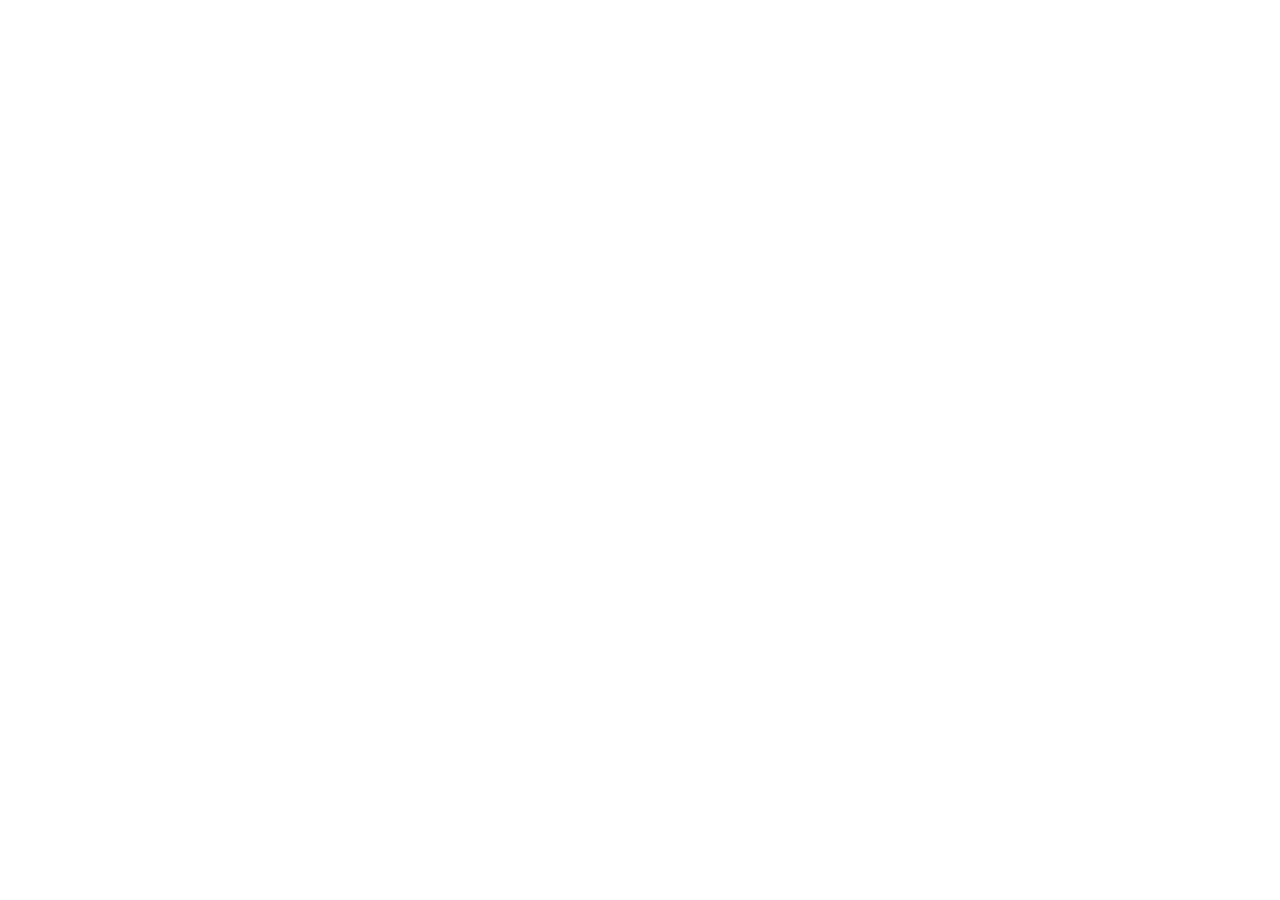
==== index.html @ 26b4e2b9 "Add homepage carousel" ====
<!doctype html>
<html lang="zh-CN">
  <head>
    <meta charset="utf-8">
    <meta name="viewport" content="width=device-width, initial-scale=1">
    <title>Places</title>
    <meta name="description" content="Photography places presented as album covers.">
    <link rel="preconnect" href="https://images.unsplash.com">
    <link rel="stylesheet" href="styles.css">
  </head>
  <body>
    <main class="carousel" aria-label="Photography albums by place"></main>

    <div class="cursor" aria-hidden="true"></div>
    <div class="cursor cursor2" aria-hidden="true"></div>

    <script src="albums.js"></script>
    <script src="script.js"></script>
  </body>
</html>
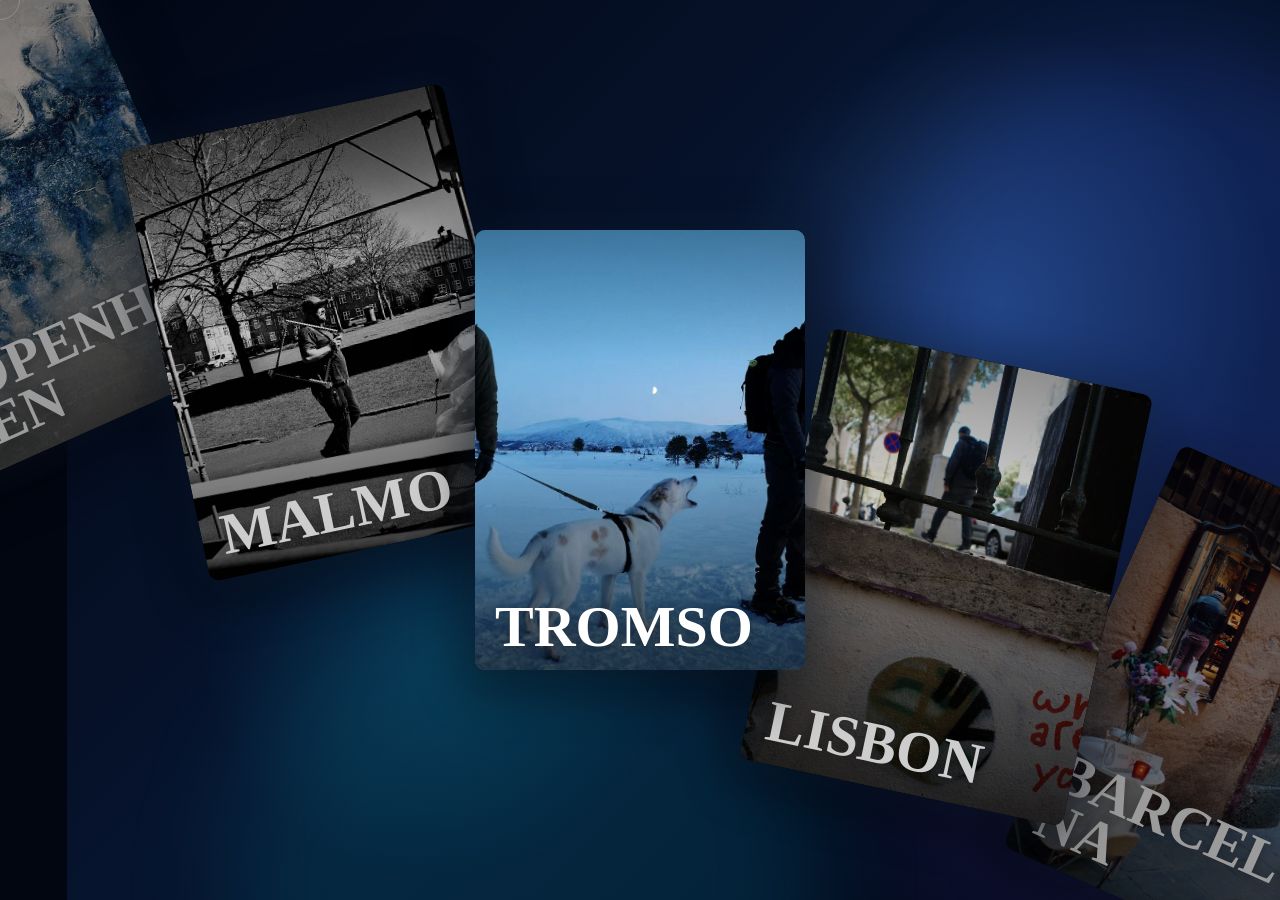
==== commit e63f5f02: "Add Los Angeles and Paris covers" ====
--- a/index.html
+++ b/index.html
@@ -5,7 +5,6 @@
     <meta name="viewport" content="width=device-width, initial-scale=1">
     <title>Places</title>
     <meta name="description" content="Photography places presented as album covers.">
-    <link rel="preconnect" href="https://images.unsplash.com">
     <link rel="stylesheet" href="styles.css">
   </head>
   <body>
--- a/styles.css
+++ b/styles.css
@@ -0,0 +1,277 @@
+:root {
+  color-scheme: dark;
+}
+
+* {
+  box-sizing: border-box;
+}
+
+body {
+  margin: 0;
+  overflow: hidden;
+  font-family: Georgia, "Times New Roman", "Noto Serif SC", serif;
+  background:
+    radial-gradient(circle at 78% 34%, rgba(92, 163, 255, 0.28), transparent 24%),
+    radial-gradient(circle at 34% 72%, rgba(22, 215, 255, 0.13), transparent 22%),
+    radial-gradient(circle at 92% 82%, rgba(135, 74, 255, 0.18), transparent 26%),
+    linear-gradient(90deg, #020611 0 5.2vw, rgba(178, 215, 255, 0.14) 5.2vw 5.26vw, transparent 5.26vw),
+    linear-gradient(135deg, #010511 0%, #07142e 46%, #020717 100%);
+}
+
+a {
+  color: inherit;
+  text-decoration: none;
+}
+
+.carousel {
+  position: relative;
+  z-index: 1;
+  height: 100vh;
+  overflow: hidden;
+  pointer-events: none;
+}
+
+.carousel-item {
+  --items: 7;
+  --width: clamp(170px, 30vw, 330px);
+  --height: clamp(225px, 40vw, 440px);
+  --x: calc(var(--active) * 800%);
+  --y: calc(var(--active) * 200%);
+  --rot: calc(var(--active) * 120deg);
+  --opacity: calc(var(--zIndex) / var(--items) * 3 - 2);
+  position: absolute;
+  z-index: var(--zIndex);
+  top: 50%;
+  left: 50%;
+  width: var(--width);
+  height: var(--height);
+  margin: calc(var(--height) * -0.5) 0 0 calc(var(--width) * -0.5);
+  overflow: hidden;
+  border-radius: 10px;
+  background: #050505;
+  box-shadow:
+    0 10px 50px 10px rgba(0, 0, 0, 0.48),
+    0 0 42px rgba(82, 154, 255, 0.12);
+  pointer-events: all;
+  user-select: none;
+  transform: translate(var(--x), var(--y)) rotate(var(--rot));
+  transform-origin: 0% 100%;
+  transition: transform 0.8s cubic-bezier(0, 0.02, 0, 1);
+}
+
+.carousel-box {
+  position: absolute;
+  z-index: 1;
+  inset: 0;
+  opacity: var(--opacity);
+  transition: opacity 0.8s cubic-bezier(0, 0.02, 0, 1);
+}
+
+.carousel-box::before {
+  content: "";
+  position: absolute;
+  z-index: 1;
+  inset: 0;
+  background: linear-gradient(
+    to bottom,
+    rgba(0, 0, 0, 0.25),
+    rgba(0, 0, 0, 0) 30%,
+    rgba(0, 0, 0, 0) 48%,
+    rgba(0, 0, 0, 0.62)
+  );
+}
+
+.carousel::before,
+.carousel::after {
+  content: "";
+  position: fixed;
+  z-index: 0;
+  width: 46vw;
+  aspect-ratio: 1;
+  border-radius: 50%;
+  filter: blur(52px);
+  pointer-events: none;
+}
+
+.carousel::before {
+  right: -14vw;
+  top: 5vh;
+  background: rgba(57, 111, 255, 0.22);
+}
+
+.carousel::after {
+  left: 18vw;
+  bottom: -22vw;
+  background: rgba(0, 218, 255, 0.11);
+}
+
+.carousel-item img {
+  width: 100%;
+  height: 100%;
+  object-fit: cover;
+  pointer-events: none;
+  filter: saturate(0.9) contrast(1.04);
+}
+
+.carousel-item.no-cover .carousel-box {
+  background:
+    radial-gradient(circle at 70% 26%, rgba(87, 154, 255, 0.3), transparent 32%),
+    linear-gradient(135deg, #061733, #020817 72%);
+}
+
+.title {
+  position: absolute;
+  z-index: 2;
+  left: 20px;
+  right: 20px;
+  bottom: 18px;
+  color: #fff;
+  font-size: clamp(26px, 4.8vw, 58px);
+  font-weight: 700;
+  line-height: 0.86;
+  letter-spacing: 0;
+  overflow-wrap: anywhere;
+  text-shadow: 0 4px 14px rgba(0, 0, 0, 0.35);
+  text-transform: uppercase;
+}
+
+.cursor {
+  position: fixed;
+  z-index: 10;
+  top: 0;
+  left: 0;
+  --size: 40px;
+  width: var(--size);
+  height: var(--size);
+  margin: calc(var(--size) * -0.5) 0 0 calc(var(--size) * -0.5);
+  border: 1px solid rgba(255, 255, 255, 0.2);
+  border-radius: 50%;
+  pointer-events: none;
+  display: none;
+  transition: transform 0.85s cubic-bezier(0, 0.02, 0, 1);
+}
+
+.cursor2 {
+  --size: 2px;
+  transition-duration: 0.7s;
+}
+
+.album-page {
+  min-height: 100vh;
+  overflow: auto;
+  color: #fff;
+}
+
+.album-header {
+  position: sticky;
+  top: 0;
+  z-index: 5;
+  display: flex;
+  align-items: end;
+  justify-content: space-between;
+  gap: 24px;
+  padding: 28px clamp(20px, 5vw, 72px) 18px;
+  background: linear-gradient(180deg, rgba(1, 5, 17, 0.88), rgba(1, 5, 17, 0));
+  backdrop-filter: blur(10px);
+}
+
+.album-header a {
+  font-family: Arial, Helvetica, sans-serif;
+  font-size: 12px;
+  letter-spacing: 0;
+  opacity: 0.72;
+}
+
+.album-header h1 {
+  margin: 0;
+  font-size: clamp(44px, 9vw, 132px);
+  line-height: 0.86;
+  letter-spacing: 0;
+  text-align: right;
+  overflow-wrap: anywhere;
+}
+
+.gallery {
+  display: grid;
+  grid-template-columns: repeat(12, 1fr);
+  gap: clamp(10px, 1.7vw, 22px);
+  padding: 8vh clamp(20px, 5vw, 72px) clamp(36px, 7vw, 96px);
+}
+
+.gallery-item {
+  grid-column: span 4;
+  margin: 0;
+  overflow: hidden;
+  border-radius: 10px;
+  background: rgba(255, 255, 255, 0.05);
+  box-shadow:
+    0 18px 42px rgba(0, 0, 0, 0.35),
+    0 0 42px rgba(82, 154, 255, 0.1);
+}
+
+.gallery-item:nth-child(4n + 1) {
+  grid-column: span 7;
+}
+
+.gallery-item:nth-child(4n + 2) {
+  grid-column: span 5;
+}
+
+.gallery-item img {
+  display: block;
+  width: 100%;
+  height: 100%;
+  min-height: clamp(260px, 38vw, 580px);
+  object-fit: cover;
+}
+
+@media (pointer: fine) {
+  .cursor {
+    display: block;
+  }
+}
+
+@media (max-width: 760px) {
+  .carousel-item {
+    --width: clamp(170px, 58vw, 300px);
+    --height: clamp(225px, 76vw, 400px);
+  }
+
+  .title {
+    font-size: clamp(25px, 8.8vw, 44px);
+  }
+
+  .album-header {
+    display: grid;
+    align-items: start;
+  }
+
+  .album-header h1 {
+    text-align: left;
+  }
+
+  .gallery {
+    grid-template-columns: 1fr;
+    padding-top: 5vh;
+  }
+
+  .gallery-item,
+  .gallery-item:nth-child(4n + 1),
+  .gallery-item:nth-child(4n + 2) {
+    grid-column: auto;
+  }
+
+  .gallery-item img {
+    min-height: 300px;
+  }
+}
+
+@media (prefers-reduced-motion: reduce) {
+  *,
+  *::before,
+  *::after {
+    transition-duration: 0.01ms !important;
+    animation-duration: 0.01ms !important;
+    animation-iteration-count: 1 !important;
+  }
+}
